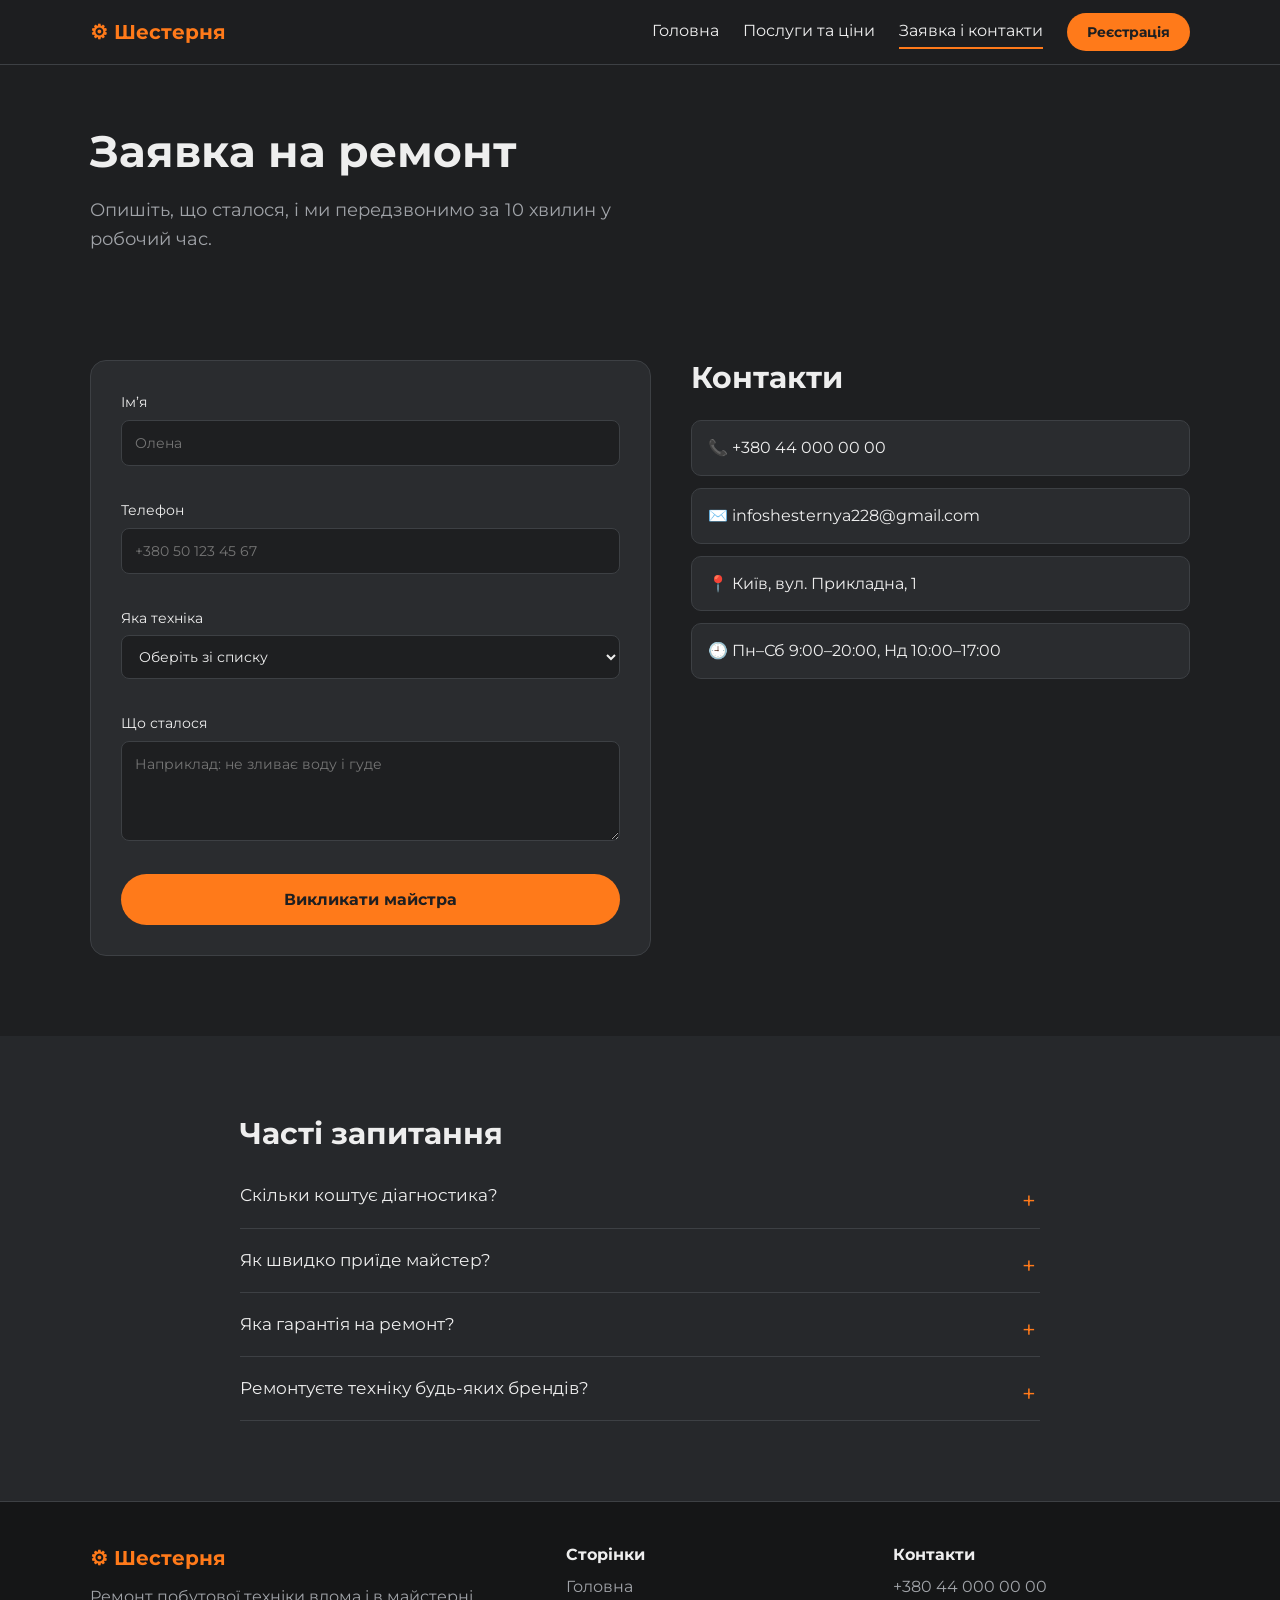
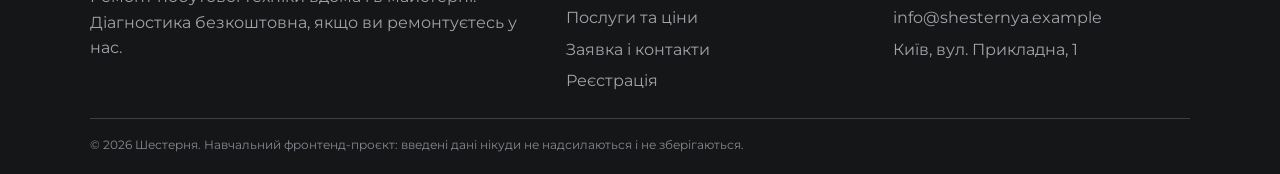
==== contacts.html @ bfdac815 "Add files via upload" ====
<!doctype html>
<html lang="uk">
<head>
  <meta charset="utf-8">
  <meta name="theme-color" content="#1e1f21">
  <meta name="description" content="Залиште заявку на ремонт побутової техніки в сервісному центрі Шестерня або перегляньте контактну інформацію.">
  <title>Заявка і контакти — Шестерня</title>
  <link rel="preconnect" href="https://fonts.googleapis.com">
  <link rel="preconnect" href="https://fonts.gstatic.com" crossorigin>
  <link href="https://fonts.googleapis.com/css2?family=Montserrat:wght@400;500;700&display=swap" rel="stylesheet">
  <link rel="stylesheet" href="style.css">
</head>
<body>
  <header>
    <div class="wrap top">
      <a href="index.html" class="logo">⚙ Шестерня</a>
      <nav id="links" aria-label="Головна навігація">
        <a href="index.html">Головна</a><a href="services.html">Послуги та ціни</a><a href="contacts.html" class="active" aria-current="page">Заявка і контакти</a><a href="register.html" class="btn">Реєстрація</a>
      </nav>
    </div>
  </header>

  <main>
    <section class="hero small">
      <div class="wrap"><div class="hero-text"><h1>Заявка на ремонт</h1><p class="big">Опишіть, що сталося, і ми передзвонимо за 10 хвилин у робочий час.</p></div></div>
    </section>

    <section class="section-top-small">
      <div class="wrap two">
        <div class="box">
          <form id="reqForm" novalidate>
            <label for="cname">Ім’я
              <input type="text" id="cname" name="name" autocomplete="name" placeholder="Олена" required>
              <span class="err" id="cnameErr" aria-live="polite"></span>
            </label>
            <label for="cphone">Телефон
              <input type="tel" id="cphone" name="phone" autocomplete="tel" inputmode="tel" placeholder="+380 50 123 45 67" required>
              <span class="err" id="cphoneErr" aria-live="polite"></span>
            </label>
            <label for="ctype">Яка техніка
              <select id="ctype" name="appliance" required>
                <option value="">Оберіть зі списку</option><option>Пральна машина</option><option>Холодильник</option><option>Посудомийна машина</option><option>Плита або духовка</option><option>Кондиціонер</option><option>Дрібна техніка</option>
              </select>
              <span class="err" id="ctypeErr" aria-live="polite"></span>
            </label>
            <label for="cproblem">Що сталося
              <textarea id="cproblem" name="problem" placeholder="Наприклад: не зливає воду і гуде" required></textarea>
              <span class="err" id="cproblemErr" aria-live="polite"></span>
            </label>
            <button class="btn button-full" type="submit">Викликати майстра</button>
          </form>
          <div class="done" id="reqDone" role="status" aria-live="polite">
            <div class="check" aria-hidden="true">✔</div><h2>Заявку прийнято</h2><p>Це демо: дані нікуди не надіслано.</p>
          </div>
        </div>

        <div>
          <h2>Контакти</h2>
          <ul class="list">
            <li>📞 <a href="tel:+380440000000">+380 44 000 00 00</a></li>
            <li>✉️ <a href="mailto:info@shesternya.example">infoshesternya228@gmail.com</a></li>
            <li>📍 Київ, вул. Прикладна, 1</li>
            <li>🕘 Пн–Сб 9:00–20:00, Нд 10:00–17:00</li>
          </ul>
        </div>
      </div>
    </section>

    <section class="dark">
      <div class="wrap faq-wrap">
        <h2>Часті запитання</h2>
        <button class="question" type="button" aria-expanded="false" aria-controls="answer-1">Скільки коштує діагностика?</button>
        <div class="answer" id="answer-1" aria-hidden="true"><p>Безкоштовно, якщо ви ремонтуєтесь у нас. Якщо відмовитесь від ремонту, діагностика коштує 250 ₴.</p></div>
        <button class="question" type="button" aria-expanded="false" aria-controls="answer-2">Як швидко приїде майстер?</button>
        <div class="answer" id="answer-2" aria-hidden="true"><p>По Києву зазвичай за 2 години, у зручний для вас проміжок.</p></div>
        <button class="question" type="button" aria-expanded="false" aria-controls="answer-3">Яка гарантія на ремонт?</button>
        <div class="answer" id="answer-3" aria-hidden="true"><p>12 місяців на виконану роботу і на встановлені запчастини.</p></div>
        <button class="question" type="button" aria-expanded="false" aria-controls="answer-4">Ремонтуєте техніку будь-яких брендів?</button>
        <div class="answer" id="answer-4" aria-hidden="true"><p>Так, працюємо з Bosch, Samsung, LG, Whirlpool, Electrolux та іншими поширеними марками.</p></div>
      </div>
    </section>
  </main>

  <footer><div class="wrap"><div class="foot">
    <div><b class="logo">⚙ Шестерня</b><p>Ремонт побутової техніки вдома і в майстерні.<br>Діагностика безкоштовна, якщо ви ремонтуєтесь у нас.</p></div>
    <div><b>Сторінки</b><a href="index.html">Головна</a><a href="services.html">Послуги та ціни</a><a href="contacts.html">Заявка і контакти</a><a href="register.html">Реєстрація</a></div>
    <div><b>Контакти</b><a href="tel:+380440000000">+380 44 000 00 00</a><a href="mailto:info@shesternya.example">info@shesternya.example</a><a href="contacts.html">Київ, вул. Прикладна, 1</a></div>
  </div><div class="copy">© 2026 Шестерня. Навчальний фронтенд-проєкт: введені дані нікуди не надсилаються і не зберігаються.</div></div></footer>
  <script src="script.js" defer></script>
</body>
</html>
---- style.css ----
:root {
  color-scheme: dark;
  --bg: #1e1f21;
  --bg-soft: #26282b;
  --card: #2a2c2f;
  --border: #3d4044;
  --text: #eeeeee;
  --muted: #a0a3a8;
  --accent: #ff7a1a;
  --danger: #ff5d5d;
  --radius: 12px;
}

*,
*::before,
*::after {
  box-sizing: border-box;
}

html {
  scroll-behavior: smooth;
  scroll-padding-top: 84px;
}

body {
  min-width: 320px;
  margin: 0;
  background: var(--bg);
  color: var(--text);
  font-family: 'Montserrat', Arial, sans-serif;
  line-height: 1.6;
}

button,
input,
select,
textarea {
  font: inherit;
}


a {
  color: inherit;
  text-decoration: none;
}

button:focus-visible,
a:focus-visible,
input:focus-visible,
select:focus-visible,
textarea:focus-visible {
  outline: 2px solid var(--accent);
  outline-offset: 3px;
}

h1,
h2,
h3 {
  margin-top: 0;
  line-height: 1.2;
}

h1 {
  font-size: clamp(2rem, 4vw, 2.75rem);
}

h2 {
  margin-bottom: 12px;
  font-size: clamp(1.5rem, 3vw, 1.875rem);
}

h3 {
  font-size: 1.0625rem;
}

p {
  margin-top: 0;
  color: var(--muted);
}

.wrap {
  width: min(1100px, 92%);
  margin-inline: auto;
}

section {
  padding-block: 80px;
}

.dark {
  background: var(--bg-soft);
}

.section-top-small {
  padding-top: 20px;
}

header {
  position: sticky;
  z-index: 1000;
  top: 0;
  background: rgb(30 31 33 / 92%);
  border-bottom: 1px solid var(--border);
  -webkit-backdrop-filter: blur(8px);
  backdrop-filter: blur(8px);
}

.top {
  position: relative;
  display: flex;
  min-height: 64px;
  align-items: center;
  justify-content: space-between;
  gap: 20px;
}

.logo {
  color: var(--accent);
  font-size: 20px;
  font-weight: 700;
  white-space: nowrap;
}

#links {
  display: flex;
  align-items: center;
  gap: 24px;
}

#links a:not(.btn) {
  padding-block: 3px;
  border-bottom: 2px solid transparent;
  transition: border-color 0.2s, color 0.2s;
}

#links a:hover,
#links a.active:not(.btn) {
  border-bottom-color: var(--accent);
}


.btn {
  display: inline-block;
  padding: 13px 28px;
  border: 0;
  border-radius: 30px;
  background: var(--accent);
  color: var(--bg);
  cursor: pointer;
  font-size: 16px;
  font-weight: 700;
  text-align: center;
  transition: background 0.2s, transform 0.2s;
}

#links a.btn {
  padding: 8px 20px;
  border-bottom: 0;
  font-size: 14px;
}

.btn:hover {
  transform: translateY(-2px);
  background: #ffa04d;
}

.btn:active {
  transform: translateY(0);
}

.btn.ghost {
  border: 2px solid var(--border);
  background: transparent;
  color: var(--text);
}

.btn.ghost:hover {
  border-color: var(--accent);
  background: transparent;
  color: var(--accent);
}

.hero {
  position: relative;
  overflow: hidden;
  padding-block: 90px;
  margin-bottom: -1px;
}

.hero.small {
  padding-block: 60px;
}

.hero-grid {
  position: relative;
  display: flex;
  align-items: center;
  justify-content: space-between;
  gap: 40px;
}

.hero-text {
  max-width: 560px;
  animation: fade-in 0.7s ease both;
}

.hero h1 {
  margin-bottom: 18px;
}

.hero p.big {
  margin-bottom: 28px;
  font-size: 18px;
}

.buttons {
  display: flex;
  flex-wrap: wrap;
  gap: 14px;
}

.facts {
  display: flex;
  flex-wrap: wrap;
  gap: 24px 30px;
  margin-top: 36px;
}

.facts b {
  display: block;
  font-size: 22px;
}

.facts span {
  color: var(--muted);
  font-size: 13px;
}

.gear {
  position: absolute;
  top: -60px;
  right: -120px;
  width: min(480px, 48vw);
  color: var(--accent);
  opacity: 0.12;
  pointer-events: none;
  animation: spin 40s linear infinite;
}

.ticket {
  flex: 0 0 340px;
  width: 340px;
  padding: 24px;
  border: 1px solid var(--border);
  border-radius: 16px;
  background: var(--card);
}

.ticket small {
  color: var(--muted);
}

.ticket h2 {
  margin-block: 4px;
  font-size: 17px;
}

.ticket ul {
  margin-block: 16px;
  padding: 0;
  list-style: none;
}

.ticket li {
  position: relative;
  padding: 5px 0 5px 24px;
  color: var(--muted);
}

.ticket li::before {
  position: absolute;
  top: 12px;
  left: 0;
  width: 11px;
  height: 11px;
  border: 2px solid #555;
  border-radius: 50%;
  content: '';
}

.ticket li.done {
  color: var(--text);
}

.ticket li.done::before {
  border-color: var(--accent);
  background: var(--accent);
}

.progress {
  height: 8px;
  overflow: hidden;
  border-radius: 8px;
  background: var(--bg);
}

.progress div {
  width: 68%;
  height: 100%;
  border-radius: inherit;
  background: var(--accent);
}

.brands {
  padding: 18px 4%;
  background: var(--bg-soft);
  color: #858990;
  font-weight: 700;
  letter-spacing: 1px;
  line-height: 2;
  text-align: center;
  word-spacing: 24px;
}

.cards {
  display: grid;
  grid-template-columns: repeat(3, minmax(0, 1fr));
  gap: 20px;
  margin-top: 30px;
}

.card {
  min-width: 0;
  padding: 24px;
  border: 1px solid var(--border);
  border-radius: var(--radius);
  background: var(--card);
  transition: transform 0.25s, border-color 0.25s;
}

.card:hover {
  transform: translateY(-4px);
  border-color: var(--accent);
}

.card .icon {
  margin-bottom: 10px;
  font-size: 30px;
}

.card h3 {
  margin-bottom: 6px;
}

.card p {
  overflow-wrap: anywhere;
}

.card .price {
  display: block;
  margin-top: 12px;
  color: var(--accent);
  font-weight: 700;
}

.card a.more {
  display: inline-block;
  margin-top: 10px;
  color: var(--accent);
  font-weight: 700;
}

.fade .card {
  animation: fade-in 0.3s ease both;
}

.steps {
  display: grid;
  grid-template-columns: repeat(5, minmax(0, 1fr));
  gap: 20px;
  margin-top: 30px;
}

.step b {
  display: grid;
  width: 46px;
  height: 46px;
  margin-bottom: 10px;
  place-items: center;
  border: 2px solid var(--accent);
  border-radius: 50%;
  color: var(--accent);
}

.step h3 {
  font-size: 16px;
}

.step p {
  font-size: 14px;
}

.stats {
  display: grid;
  grid-template-columns: repeat(4, minmax(0, 1fr));
  gap: 24px;
  text-align: center;
}

.stats b {
  display: block;
  color: var(--accent);
  font-size: clamp(1.8rem, 3.3vw, 2.375rem);
  overflow-wrap: anywhere;
}

.photos {
  display: grid;
  grid-template-columns: 2fr 1fr;
  grid-template-rows: repeat(2, minmax(160px, 200px));
  gap: 16px;
  margin-top: 30px;
}

.slot {
  display: flex;
  min-width: 0;
  align-items: center;
  justify-content: center;
  padding: 16px;
  border: 2px dashed #4a4e54;
  border-radius: var(--radius);
  color: var(--muted);
  font-size: 14px;
  text-align: center;
  background-position: center;
  background-size: cover;
}

.slot.big {
  grid-row: span 2;
  background-image: url("photo/muzhyk.jpg");
}

.slot:nth-child(2) {
  background-image: url("photo/muzhyk2.jpg");
}

.slot:nth-child(3) {
  background-image: url("photo/muzhyk3.jpg");
}

.cta {
  text-align: center;
}

.cta h2 {
  max-width: 850px;
  margin-inline: auto;
}

.cta p {
  margin-bottom: 24px;
}

.price-note {
  margin-top: 24px;
}

.two {
  display: flex;
  align-items: flex-start;
  gap: 40px;
}

.two > div {
  flex: 1 1 0;
  min-width: 0;
}

.box {
  min-width: 0;
  padding: 30px;
  border: 1px solid var(--border);
  border-radius: 16px;
  background: var(--card);
}

label {
  display: block;
  margin-bottom: 14px;
  font-size: 14px;
}

.form-field {
  margin-bottom: 14px;
  font-size: 14px;
}

.form-field > label {
  margin-bottom: 0;
}

input,
select,
textarea {
  display: block;
  width: 100%;
  min-width: 0;
  margin-top: 6px;
  padding: 11px 13px;
  border: 1px solid var(--border);
  border-radius: 8px;
  background: var(--bg);
  color: var(--text);
  transition: border-color 0.2s;
}

textarea {
  min-height: 100px;
  resize: vertical;
}

input:focus,
select:focus,
textarea:focus {
  border-color: var(--accent);
  outline: none;
}

input.bad,
select.bad,
textarea.bad {
  border-color: var(--danger);
}

input[type='checkbox'] {
  display: inline-block;
  width: auto;
  margin: 0 8px 0 0;
  vertical-align: middle;
  accent-color: var(--accent);
}

.agree-label {
  line-height: 1.5;
}

.err {
  display: block;
  min-height: 16px;
  margin-top: 3px;
  color: var(--danger);
  font-size: 12px;
}

.button-full {
  width: 100%;
}

#meter {
  height: 6px;
  margin-bottom: 4px;
  overflow: hidden;
  border-radius: 6px;
  background: var(--bg);
}

#meterBar {
  width: 0;
  height: 100%;
  border-radius: 6px;
  background: var(--danger);
  transition: width 0.25s, background-color 0.25s;
}

#meterText {
  display: block;
  margin-bottom: 12px;
  color: var(--muted);
  font-size: 12px;
}

.passrow {
  position: relative;
  display: block;
}

.passrow input {
  padding-right: 48px;
}

#showPass {
  position: absolute;
  top: 50%;
  right: 8px;
  padding: 4px;
  transform: translateY(-50%);
  border: 0;
  background: transparent;
  color: var(--text);
  cursor: pointer;
  font-size: 17px;
}

.done {
  display: none;
  padding-block: 30px;
  text-align: center;
}

.done .check {
  color: var(--accent);
  font-size: 50px;
}

.done-link {
  margin-top: 16px;
}

.list {
  margin-top: 24px;
  padding: 0;
  list-style: none;
}

.list li {
  margin-bottom: 12px;
  padding: 14px 16px;
  border: 1px solid var(--border);
  border-radius: 10px;
  background: var(--card);
  transition: border-color 0.2s;
}

.list li:hover {
  border-color: var(--accent);
}

.map {
  display: flex;
  min-height: 180px;
  align-items: center;
  justify-content: center;
  margin-top: 20px;
  padding: 20px;
  border: 2px dashed #4a4e54;
  border-radius: var(--radius);
  color: var(--muted);
  text-align: center;
}

.faq-wrap {
  max-width: 800px;
}

.question {
  position: relative;
  width: 100%;
  padding: 18px 30px 18px 0;
  border: 0;
  border-bottom: 1px solid var(--border);
  background: transparent;
  color: var(--text);
  cursor: pointer;
  font-size: 17px;
  text-align: left;
}

.question:hover,
.question[aria-expanded='true'] {
  color: var(--accent);
}

.question::after {
  position: absolute;
  right: 4px;
  color: var(--accent);
  content: '+';
  font-size: 24px;
}

.question.open::after {
  content: '−';
}

.answer {
  max-height: 0;
  overflow: hidden;
  transition: max-height 0.3s ease;
}

.answer p {
  padding-block: 14px;
  margin-bottom: 0;
}

footer {
  padding: 40px 0 20px;
  border-top: 1px solid var(--border);
  background: #151617;
}

.foot {
  display: grid;
  grid-template-columns: 1.5fr 1fr 1fr;
  gap: 30px;
  margin-bottom: 24px;
}

.foot > div {
  min-width: 0;
}

.foot p {
  margin-top: 10px;
}

.foot a {
  display: block;
  margin-top: 6px;
  color: var(--muted);
  overflow-wrap: anywhere;
}

.foot a:hover {
  color: var(--accent);
}

.copy {
  padding-top: 16px;
  border-top: 1px solid var(--border);
  color: #858990;
  font-size: 12px;
}

.intro-copy {
  margin-top: 12px;
}

@keyframes fade-in {
  from {
    opacity: 0;
    transform: translateY(12px);
  }

  to {
    opacity: 1;
    transform: translateY(0);
  }
}

@keyframes spin {
  to {
    transform: rotate(360deg);
  }
}




@media (prefers-reduced-motion: reduce) {
  *,
  *::before,
  *::after {
    scroll-behavior: auto !important;
    animation-duration: 0.01ms !important;
    animation-iteration-count: 1 !important;
    transition-duration: 0.01ms !important;
  }
}
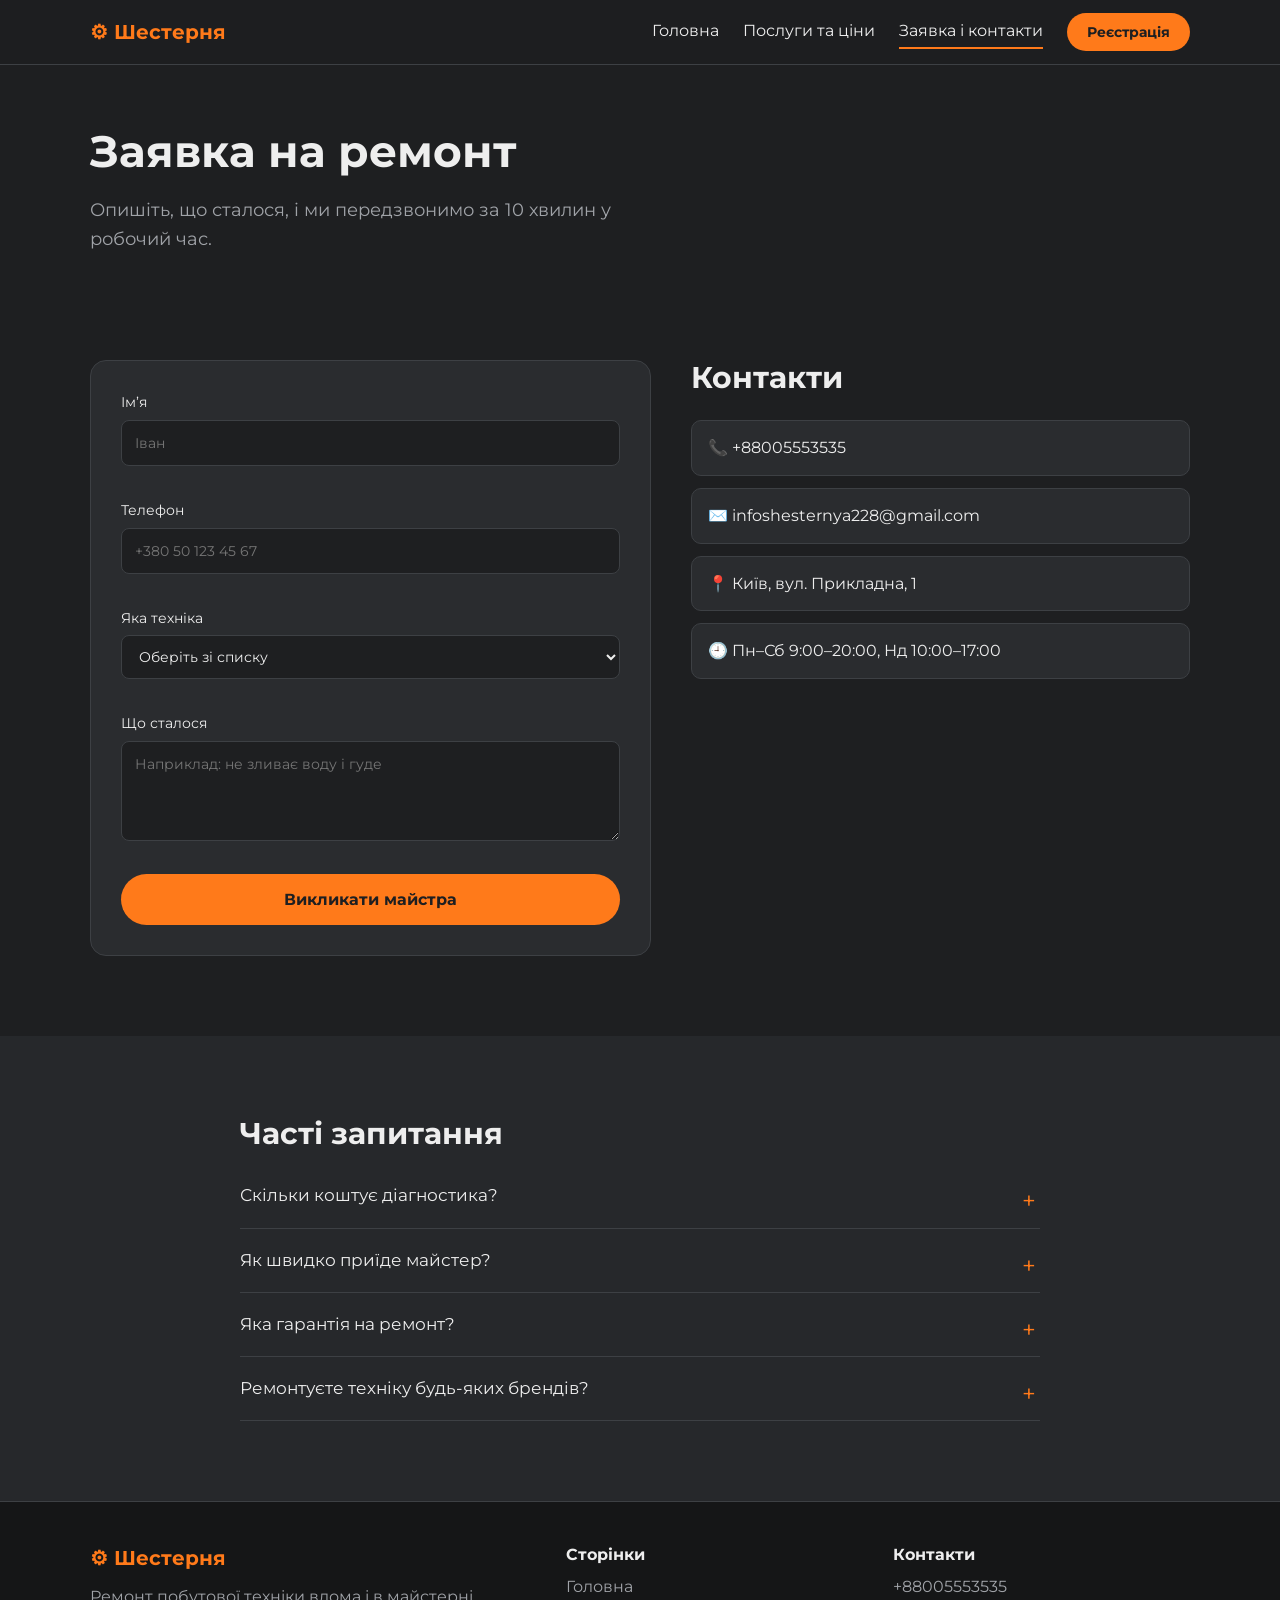
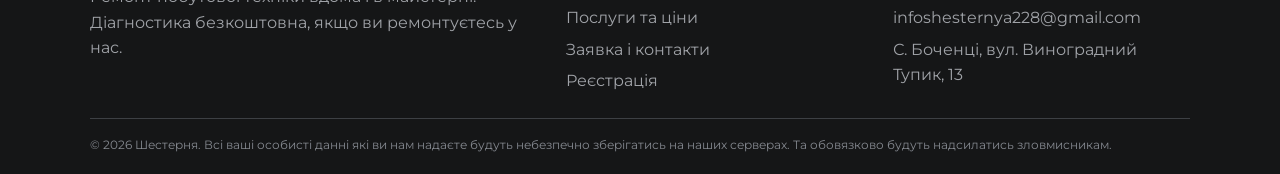
==== commit 356af4a7: "Update contact information and placeholders" ====
--- a/contacts.html
+++ b/contacts.html
@@ -30,7 +30,7 @@
         <div class="box">
           <form id="reqForm" novalidate>
             <label for="cname">Ім’я
-              <input type="text" id="cname" name="name" autocomplete="name" placeholder="Олена" required>
+              <input type="text" id="cname" name="name" autocomplete="name" placeholder="Іван" required>
               <span class="err" id="cnameErr" aria-live="polite"></span>
             </label>
             <label for="cphone">Телефон
@@ -57,7 +57,7 @@
         <div>
           <h2>Контакти</h2>
           <ul class="list">
-            <li>📞 <a href="tel:+380440000000">+380 44 000 00 00</a></li>
+            <li>📞 <a href="tel:+380440000000">+88005553535</a></li>
             <li>✉️ <a href="mailto:info@shesternya.example">infoshesternya228@gmail.com</a></li>
             <li>📍 Київ, вул. Прикладна, 1</li>
             <li>🕘 Пн–Сб 9:00–20:00, Нд 10:00–17:00</li>
@@ -83,9 +83,9 @@
 
   <footer><div class="wrap"><div class="foot">
     <div><b class="logo">⚙ Шестерня</b><p>Ремонт побутової техніки вдома і в майстерні.<br>Діагностика безкоштовна, якщо ви ремонтуєтесь у нас.</p></div>
-    <div><b>Сторінки</b><a href="index.html">Головна</a><a href="services.html">Послуги та ціни</a><a href="contacts.html">Заявка і контакти</a><a href="register.html">Реєстрація</a></div>
-    <div><b>Контакти</b><a href="tel:+380440000000">+380 44 000 00 00</a><a href="mailto:info@shesternya.example">info@shesternya.example</a><a href="contacts.html">Київ, вул. Прикладна, 1</a></div>
-  </div><div class="copy">© 2026 Шестерня. Навчальний фронтенд-проєкт: введені дані нікуди не надсилаються і не зберігаються.</div></div></footer>
+    <div><b>Сторінки</b><a href="index.html">Головна</a><a href="services.html">Послуги та ціни</a><a href="contacts.html">Заявка і контакти</a><a href="">Реєстрація</a></div>
+    <div><b>Контакти</b><a href="tel:+380440000000">+88005553535</a><a href="mailto:info@shesternya.example">infoshesternya228@gmail.com</a><a href="">С. Боченці, вул. Виноградний Тупик, 13</a></div>
+  </div><div class="copy">© 2026 Шестерня. Всі ваші особисті данні які ви нам надаєте будуть небезпечно зберігатись на наших серверах. Та обовязково будуть надсилатись зловмисникам.</div></div></footer>
   <script src="script.js" defer></script>
 </body>
 </html>
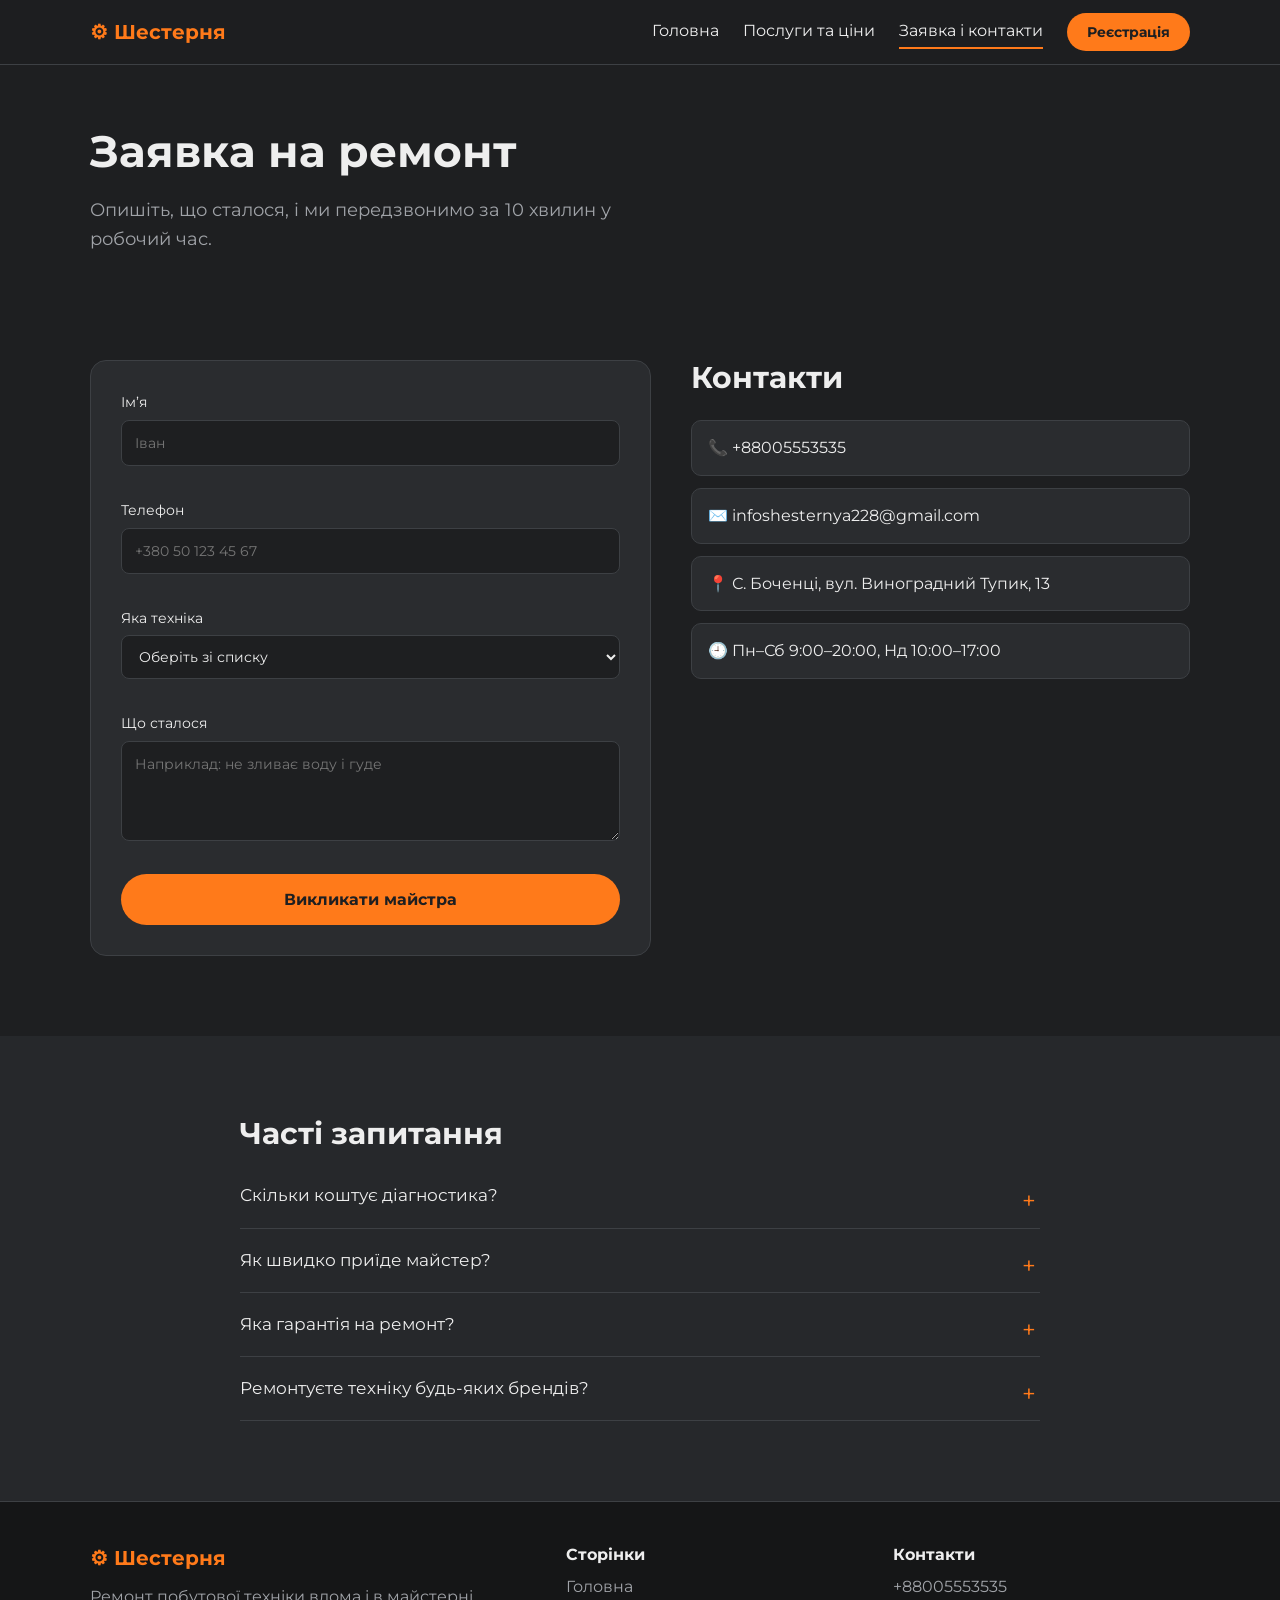
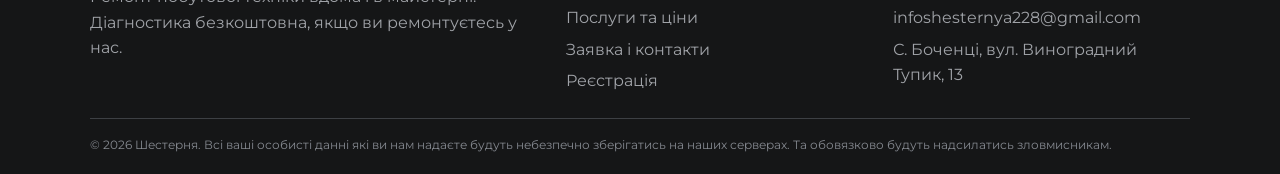
==== commit 94568e7c: "Update contact address in contacts.html" ====
--- a/contacts.html
+++ b/contacts.html
@@ -59,7 +59,7 @@
           <ul class="list">
             <li>📞 <a href="tel:+380440000000">+88005553535</a></li>
             <li>✉️ <a href="mailto:info@shesternya.example">infoshesternya228@gmail.com</a></li>
-            <li>📍 Київ, вул. Прикладна, 1</li>
+            <li>📍 С. Боченці, вул. Виноградний Тупик, 13</li>
             <li>🕘 Пн–Сб 9:00–20:00, Нд 10:00–17:00</li>
           </ul>
         </div>
